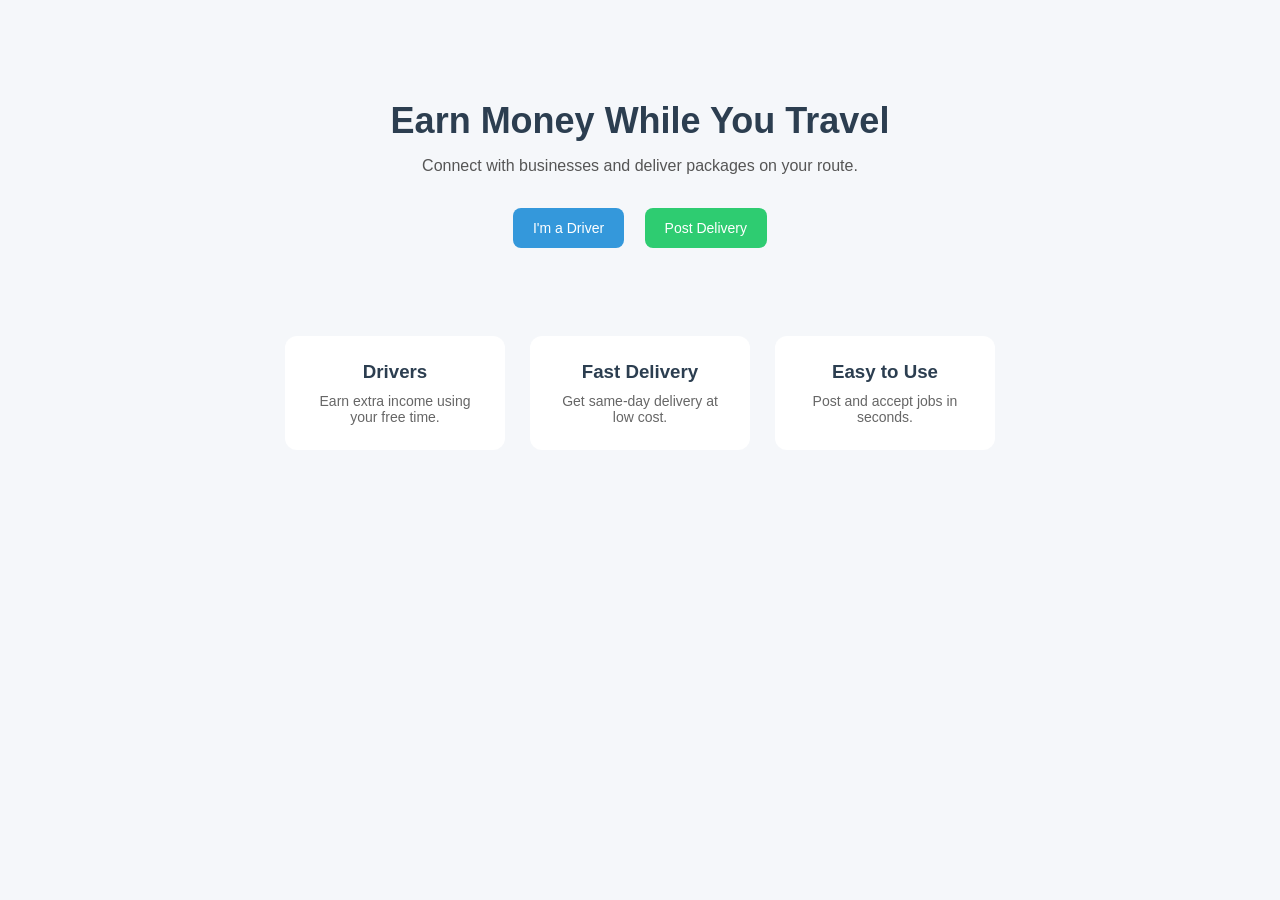
==== index.html @ 1cf4d2e9 "first commit" ====
<!DOCTYPE html>
<html>
<head>
<title>Delivery Marketplace</title>
<link rel="stylesheet" href="style.css">
</head>
<body>
<div class="hero">
    <h1>Earn Money While You Travel</h1>
    <p>Connect with businesses and deliver packages on your route.</p>

    <div class="buttons">
        <a href="drivers.html" class="btn">I'm a Driver</a>
        <a href="deliveries.html" class="btn secondary">Post Delivery</a>
    </div>
</div>

<div class="features">

    <div class="card">
        <h3> Drivers</h3>
        <p>Earn extra income using your free time.</p>
    </div>

    <div class="card">
        <h3> Fast Delivery</h3>
        <p>Get same-day delivery at low cost.</p>
    </div>

    <div class="card">
        <h3> Easy to Use</h3>
        <p>Post and accept jobs in seconds.</p>
    </div>

</div>

</body>
</html>
---- style.css ----
*{
    margin:0;
    padding:0;
    box-sizing:border-box;
    font-family: Arial, sans-serif;
}

body{
    background:#f5f7fa;
}

.navbar{
    display:flex;
    justify-content:space-between;
    align-items:center;
    padding:15px 30px;
    background:#2c3e50;
    color:white;
}

.nav-links a{
    color:white;
    margin-left:15px;
    text-decoration:none;
}


.page-title{
    text-align:center;
    margin-top:40px;
    color:#2c3e50;
}


.form-container{
    width:320px;
    margin:40px auto;
    background:white;
    padding:25px;
    border-radius:12px;
    box-shadow:0 5px 15px rgba(0,0,0,0.1);
}

input{
    width:100%;
    padding:10px;
    margin:10px 0;
    border:1px solid #ccc;
    border-radius:6px;
}

input:focus{
    border-color:#3498db;
    outline:none;
}


button{
    width:100%;
    padding:10px;
    margin-top:10px;
    background:#3498db;
    color:white;
    border:none;
    border-radius:6px;
    cursor:pointer;
}

*{
    margin:0;
    padding:0;
    box-sizing:border-box;
    font-family: Arial, sans-serif;
}

body{
    background:#f5f7fa;
}

.navbar{
    display:flex;
    justify-content:space-between;
    align-items:center;
    padding:15px 40px;
    background:#2c3e50;
    color:white;
}

.logo{
    font-size:20px;
    font-weight:bold;
}

.nav-links a{
    color:white;
    margin-left:20px;
    text-decoration:none;
    font-size:14px;
}

.hero{
    text-align:center;
    margin-top:100px;
    padding:0 20px;
}

.hero h1{
    font-size:36px;
    color:#2c3e50;
}

.hero p{
    margin-top:15px;
    color:#555;
    font-size:16px;
}


.buttons{
    margin-top:25px;
}

.btn{
    display:inline-block;
    padding:12px 20px;
    margin:8px;
    border-radius:8px;
    text-decoration:none;
    color:white;
    background:#3498db;
    font-size:14px;
    
}



.btn.secondary{
    background:#2ecc71;
}


.features{
    display:flex;
    justify-content:center;
    gap:25px;
    margin:80px 20px;
    flex-wrap:wrap;
}


.card{
    background:white;
    width:220px;
    padding:25px;
    border-radius:12px;
    text-align:center;
    transition:0.3s;
}



.card h3{
    margin-bottom:10px;
    color:#2c3e50;
}

.card p{
    color:#666;
    font-size:14px;
}
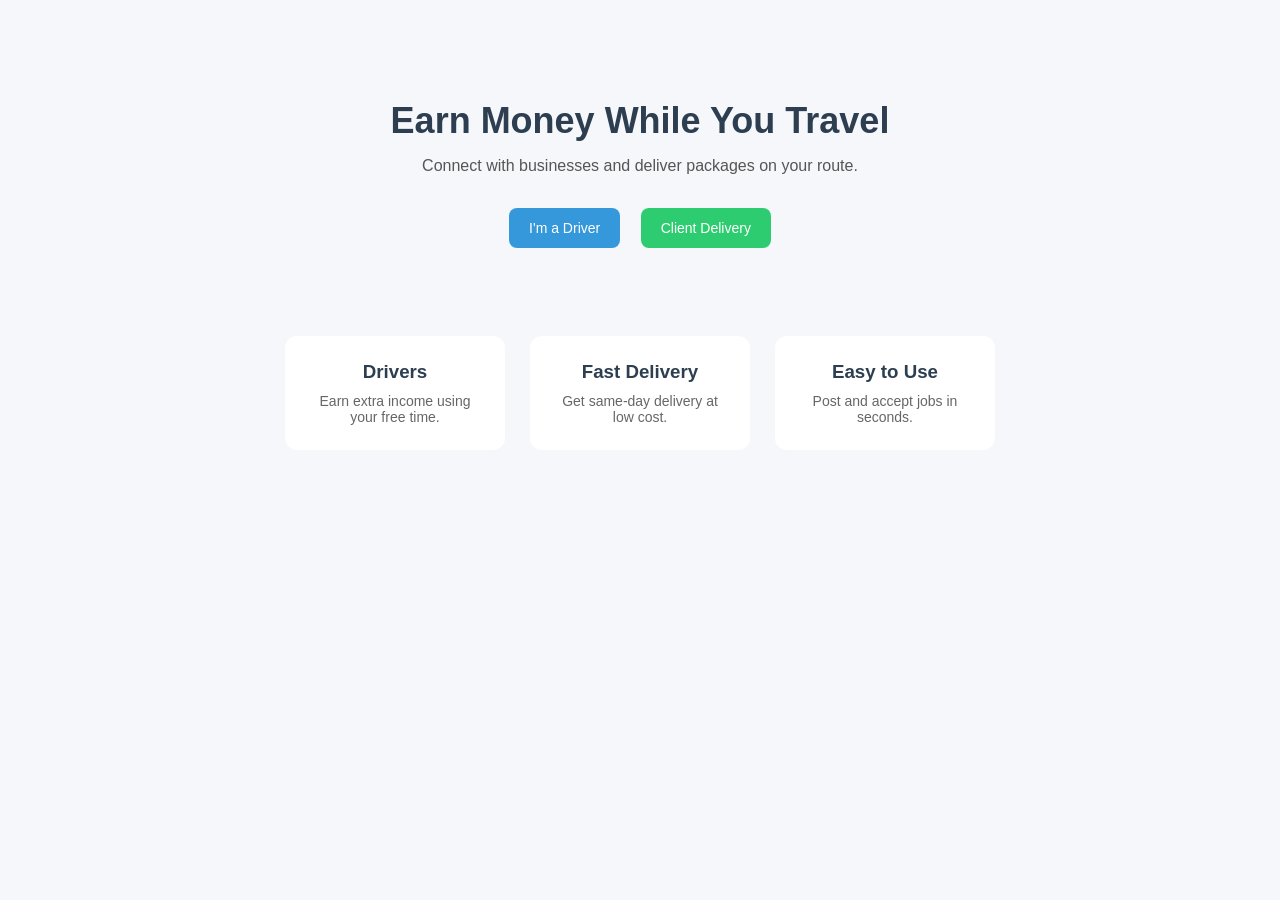
==== commit 992014ba: "initial" ====
--- a/index.html
+++ b/index.html
@@ -11,7 +11,7 @@
 
     <div class="buttons">
         <a href="drivers.html" class="btn">I'm a Driver</a>
-        <a href="deliveries.html" class="btn secondary">Post Delivery</a>
+        <a href="client.html" class="btn secondary">Client Delivery</a>
     </div>
 </div>
 
